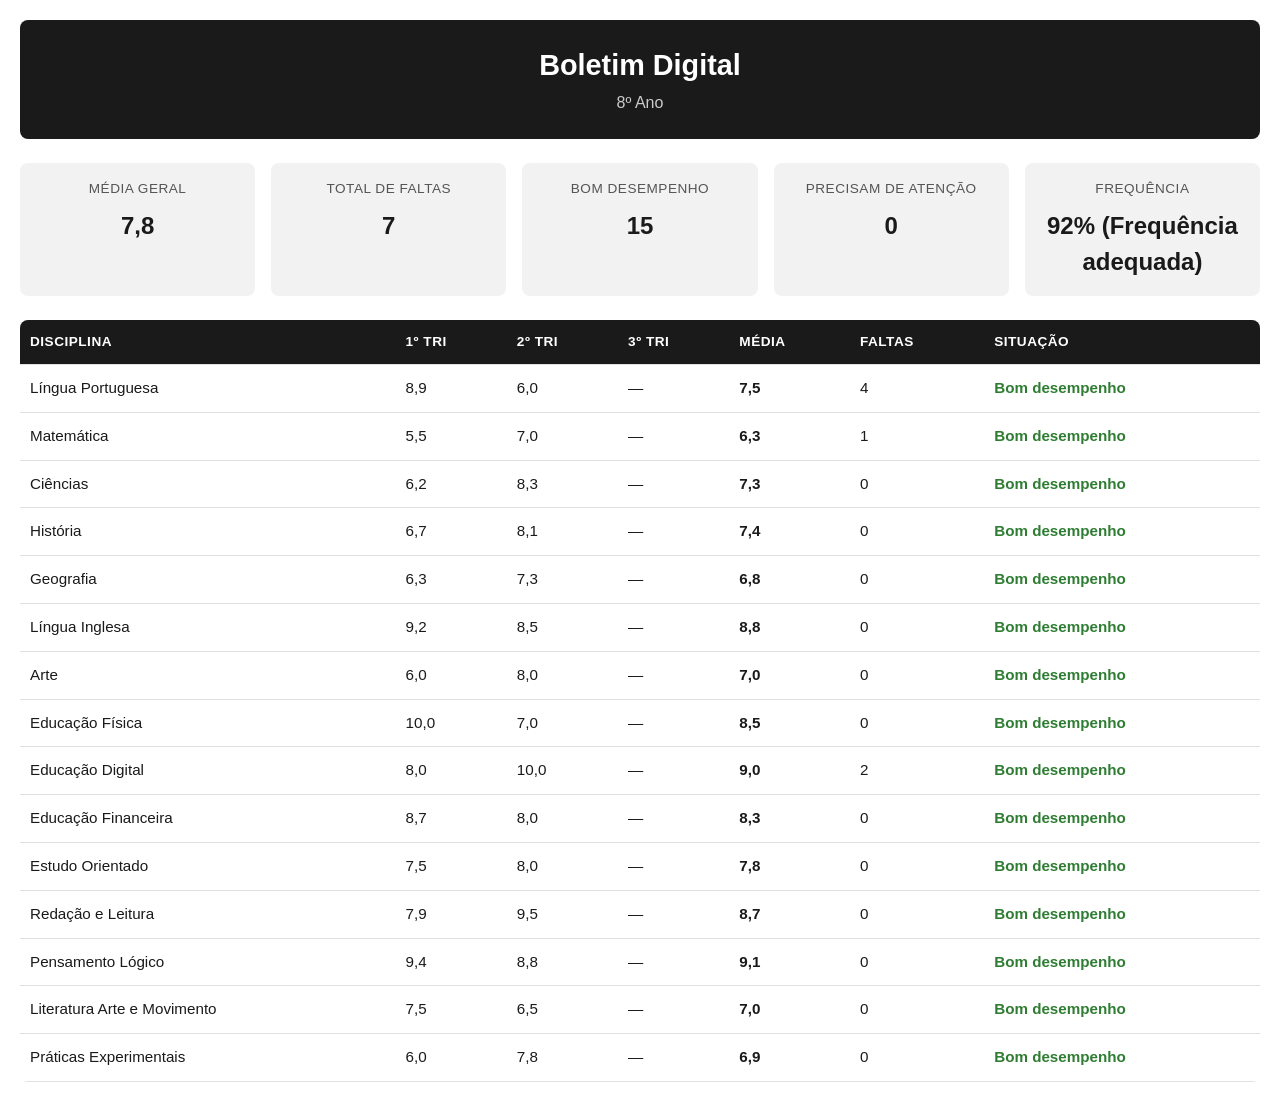
==== index.html @ ffe21e30 "Rename hindex.html to index.html" ====
<!DOCTYPE html>
<html lang="pt-BR">
<head>
  <meta charset="UTF-8" />
  <!-- Faz o site funcionar bem no celular -->
  <meta name="viewport" content="width=device-width, initial-scale=1.0" />
  <title>Boletim Digital</title>
  <link rel="stylesheet" href="style.css" />
</head>
<body>

  <!-- CABEÇALHO -->
  <header class="cabecalho">
    <h1>Boletim Digital</h1>
    <p class="subtitulo">8º Ano</p>
  </header>

  <!-- CARDS DE RESUMO -->
  <section class="cards">
    <div class="card">
      <h2>Média geral</h2>
      <p id="media-geral">—</p>
    </div>
    <div class="card">
      <h2>Total de faltas</h2>
      <p id="total-faltas">—</p>
    </div>
    <div class="card">
      <h2>Bom desempenho</h2>
      <p id="qtd-bom">—</p>
    </div>
    <div class="card">
      <h2>Precisam de atenção</h2>
      <p id="qtd-atencao">—</p>
    </div>
    <div class="card">
      <h2>Frequência</h2>
      <p id="frequencia">—</p>
    </div>
  </section>

  <!-- TABELA DE DISCIPLINAS -->
  <section class="tabela-container">
    <table>
      <thead>
        <tr>
          <th>Disciplina</th>
          <th>1º Tri</th>
          <th>2º Tri</th>
          <th>3º Tri</th>
          <th>Média</th>
          <th>Faltas</th>
          <th>Situação</th>
        </tr>
      </thead>
      <!-- O JavaScript vai preencher o corpo da tabela -->
      <tbody id="corpo-tabela"></tbody>
    </table>
  </section>

  <script src="script.js"></script>
</body>
</html>
---- style.css ----
/* ===== RESET BÁSICO ===== */
* {
  margin: 0;
  padding: 0;
  box-sizing: border-box;
}

/* ===== CORPO DA PÁGINA ===== */
body {
  font-family: Arial, Helvetica, sans-serif;
  background-color: #ffffff; /* fundo branco puro */
  color: #1a1a1a;            /* texto quase preto */
  padding: 20px;
  line-height: 1.5;
}

/* ===== CABEÇALHO ===== */
.cabecalho {
  background-color: #1a1a1a; /* preto/cinza-escuro */
  color: #ffffff;
  padding: 24px;
  border-radius: 8px;
  text-align: center;
  margin-bottom: 24px;
}

.cabecalho h1 {
  font-size: 1.8rem;
  margin-bottom: 4px;
}

.subtitulo {
  font-size: 1rem;
  color: #cccccc;
}

/* ===== CARDS DE RESUMO ===== */
.cards {
  display: grid;
  grid-template-columns: repeat(auto-fit, minmax(160px, 1fr));
  gap: 16px;
  margin-bottom: 24px;
}

.card {
  background-color: #f2f2f2; /* cinza-claro */
  border-radius: 8px;
  padding: 16px;
  text-align: center;
}

.card h2 {
  font-size: 0.85rem;
  color: #555555;
  font-weight: normal;
  margin-bottom: 8px;
  text-transform: uppercase;
  letter-spacing: 0.5px;
}

.card p {
  font-size: 1.5rem;
  font-weight: bold;
  color: #1a1a1a;
}

/* ===== TABELA ===== */
.tabela-container {
  overflow-x: auto; /* permite rolar no celular */
  border-radius: 8px;
}

table {
  width: 100%;
  border-collapse: collapse;
  min-width: 600px; /* garante que a tabela não fique espremida */
  font-size: 0.95rem;
}

thead {
  background-color: #1a1a1a;
  color: #ffffff;
}

th, td {
  padding: 12px 10px;
  text-align: left;
  border-bottom: 1px solid #e0e0e0;
}

th {
  font-weight: bold;
  font-size: 0.85rem;
  text-transform: uppercase;
  letter-spacing: 0.5px;
}

tbody tr:hover {
  background-color: #f9f9f9;
}

/* Destaque para situações */
.situacao-bom {
  color: #2e7d32; /* verde discreto */
  font-weight: bold;
}

.situacao-atencao {
  color: #c62828; /* vermelho discreto */
  font-weight: bold;
}

.situacao-sem-nota {
  color: #777777;
  font-style: italic;
}

/* ===== RESPONSIVIDADE ===== */
@media (max-width: 600px) {
  .cabecalho h1 {
    font-size: 1.4rem;
  }

  .card p {
    font-size: 1.2rem;
  }
}
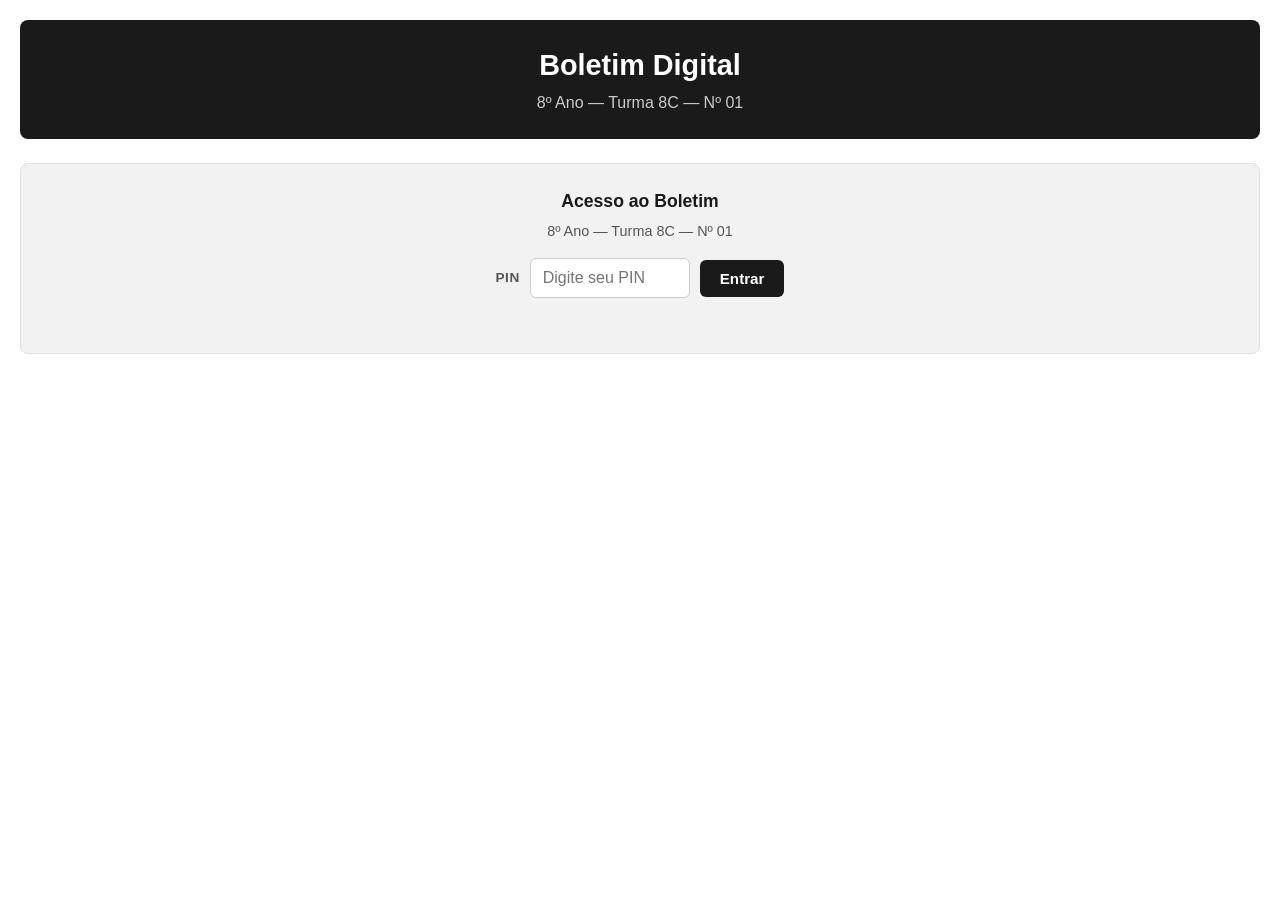
==== commit 24ff3460: "e isso" ====
--- a/index.html
+++ b/index.html
@@ -12,52 +12,76 @@
   <!-- CABEÇALHO -->
   <header class="cabecalho">
     <h1>Boletim Digital</h1>
-    <p class="subtitulo">8º Ano</p>
+    <p class="subtitulo">8º Ano — Turma 8C — Nº 01</p>
   </header>
 
-  <!-- CARDS DE RESUMO -->
-  <section class="cards">
-    <div class="card">
-      <h2>Média geral</h2>
-      <p id="media-geral">—</p>
+  <!-- ÁREA DE ACESSO POR PIN -->
+  <section class="acesso" id="acesso">
+    <h2>Acesso ao Boletim</h2>
+    <p class="acesso-info">8º Ano — Turma 8C — Nº 01</p>
+    <div class="acesso-form">
+      <label for="campo-pin">PIN</label>
+      <input type="password" id="campo-pin" inputmode="numeric" autocomplete="off" placeholder="Digite seu PIN" />
+      <button id="btn-entrar" type="button">Entrar</button>
     </div>
-    <div class="card">
-      <h2>Total de faltas</h2>
-      <p id="total-faltas">—</p>
-    </div>
-    <div class="card">
-      <h2>Bom desempenho</h2>
-      <p id="qtd-bom">—</p>
-    </div>
-    <div class="card">
-      <h2>Precisam de atenção</h2>
-      <p id="qtd-atencao">—</p>
-    </div>
-    <div class="card">
-      <h2>Frequência</h2>
-      <p id="frequencia">—</p>
-    </div>
+    <p id="acesso-status" class="acesso-status" role="status"></p>
   </section>
 
-  <!-- TABELA DE DISCIPLINAS -->
-  <section class="tabela-container">
-    <table>
-      <thead>
-        <tr>
-          <th>Disciplina</th>
-          <th>1º Tri</th>
-          <th>2º Tri</th>
-          <th>3º Tri</th>
-          <th>Média</th>
-          <th>Faltas</th>
-          <th>Situação</th>
-        </tr>
-      </thead>
-      <!-- O JavaScript vai preencher o corpo da tabela -->
-      <tbody id="corpo-tabela"></tbody>
-    </table>
-  </section>
+  <!-- CONTEÚDO DO BOLETIM (oculto até entrar) -->
+  <div id="conteudo-boletim" class="conteudo-boletim" hidden>
+
+    <!-- BOTÃO ALTERAR DADOS -->
+    <div class="barra-acoes">
+      <button id="btn-alterar" type="button">Alterar dados</button>
+      <button id="btn-salvar" type="button" hidden>Salvar alterações</button>
+      <span id="status-salvar" class="status-salvar" role="status"></span>
+    </div>
+
+    <!-- CARDS DE RESUMO -->
+    <section class="cards">
+      <div class="card">
+        <h2>Média geral</h2>
+        <p id="media-geral">—</p>
+      </div>
+      <div class="card">
+        <h2>Total de faltas</h2>
+        <p id="total-faltas">—</p>
+      </div>
+      <div class="card">
+        <h2>Bom desempenho</h2>
+        <p id="qtd-bom">—</p>
+      </div>
+      <div class="card">
+        <h2>Precisam de atenção</h2>
+        <p id="qtd-atencao">—</p>
+      </div>
+      <div class="card">
+        <h2>Frequência</h2>
+        <p id="frequencia">—</p>
+      </div>
+    </section>
+
+    <!-- TABELA DE DISCIPLINAS -->
+    <section class="tabela-container">
+      <table>
+        <thead>
+          <tr>
+            <th>Disciplina</th>
+            <th>1º Tri</th>
+            <th>2º Tri</th>
+            <th>3º Tri</th>
+            <th>Média</th>
+            <th>Faltas</th>
+            <th>Situação</th>
+          </tr>
+        </thead>
+        <!-- O JavaScript vai preencher o corpo da tabela -->
+        <tbody id="corpo-tabela"></tbody>
+      </table>
+    </section>
+
+  </div>
 
   <script src="script.js"></script>
 </body>
-</html>
+</html>
--- a/style.css
+++ b/style.css
@@ -124,4 +124,192 @@
   .card p {
     font-size: 1.2rem;
   }
+}
+
+/* =========================================================
+   ACRÉSCIMOS — ACESSO POR PIN E EDIÇÃO
+   (mantendo o mesmo visual claro / escuro do projeto)
+   ========================================================= */
+
+/* Área de acesso por PIN */
+.acesso {
+  background-color: #f2f2f2;
+  border: 1px solid #e0e0e0;
+  border-radius: 8px;
+  padding: 24px;
+  margin-bottom: 24px;
+  text-align: center;
+}
+
+.acesso h2 {
+  font-size: 1.1rem;
+  color: #1a1a1a;
+  margin-bottom: 6px;
+}
+
+.acesso-info {
+  font-size: 0.9rem;
+  color: #555555;
+  margin-bottom: 16px;
+}
+
+.acesso-form {
+  display: flex;
+  flex-wrap: wrap;
+  gap: 10px;
+  justify-content: center;
+  align-items: center;
+}
+
+.acesso-form label {
+  font-size: 0.85rem;
+  font-weight: bold;
+  color: #555555;
+  text-transform: uppercase;
+  letter-spacing: 0.5px;
+}
+
+.acesso-form input {
+  font-family: inherit;
+  font-size: 1rem;
+  padding: 10px 12px;
+  border: 1px solid #cccccc;
+  border-radius: 6px;
+  width: 160px;
+  background-color: #ffffff;
+  color: #1a1a1a;
+}
+
+.acesso-form input:focus {
+  outline: none;
+  border-color: #1a1a1a;
+}
+
+.acesso-form button {
+  font-family: inherit;
+  font-size: 0.95rem;
+  font-weight: bold;
+  padding: 10px 20px;
+  border: none;
+  border-radius: 6px;
+  background-color: #1a1a1a;
+  color: #ffffff;
+  cursor: pointer;
+}
+
+.acesso-form button:hover {
+  background-color: #333333;
+}
+
+.acesso-form button:disabled {
+  background-color: #777777;
+  cursor: not-allowed;
+}
+
+.acesso-status {
+  margin-top: 14px;
+  font-size: 0.9rem;
+  font-weight: bold;
+  color: #c62828;
+  min-height: 1.2em;
+}
+
+/* Conteúdo do boletim após login */
+.conteudo-boletim {
+  /* herdado do layout original */
+}
+
+/* Barra de ações (Alterar / Salvar) */
+.barra-acoes {
+  display: flex;
+  flex-wrap: wrap;
+  gap: 12px;
+  align-items: center;
+  margin-bottom: 20px;
+}
+
+.barra-acoes button {
+  font-family: inherit;
+  font-size: 0.9rem;
+  font-weight: bold;
+  padding: 10px 18px;
+  border: none;
+  border-radius: 6px;
+  cursor: pointer;
+}
+
+#btn-alterar {
+  background-color: #1a1a1a;
+  color: #ffffff;
+}
+
+#btn-alterar:hover {
+  background-color: #333333;
+}
+
+#btn-salvar {
+  background-color: #2e7d32;
+  color: #ffffff;
+}
+
+#btn-salvar:hover {
+  background-color: #256428;
+}
+
+#btn-salvar:disabled {
+  background-color: #777777;
+  cursor: not-allowed;
+}
+
+.status-salvar {
+  font-size: 0.9rem;
+  font-weight: bold;
+  color: #2e7d32;
+  min-height: 1.2em;
+}
+
+/* Campos de edição dentro da tabela */
+.campo-edicao {
+  font-family: inherit;
+  font-size: 0.9rem;
+  padding: 6px 8px;
+  border: 1px solid #cccccc;
+  border-radius: 4px;
+  width: 70px;
+  background-color: #ffffff;
+  color: #1a1a1a;
+  text-align: center;
+}
+
+.campo-edicao:focus {
+  outline: none;
+  border-color: #1a1a1a;
+}
+
+.campo-edicao.invalido {
+  border-color: #c62828;
+  background-color: #fdecea;
+}
+
+/* Mensagem de erro por campo */
+.erro-campo {
+  display: block;
+  font-size: 0.7rem;
+  color: #c62828;
+  font-weight: normal;
+  margin-top: 2px;
+}
+
+@media (max-width: 600px) {
+  .acesso {
+    padding: 16px;
+  }
+
+  .acesso-form input {
+    width: 120px;
+  }
+
+  .campo-edicao {
+    width: 60px;
+  }
 }
